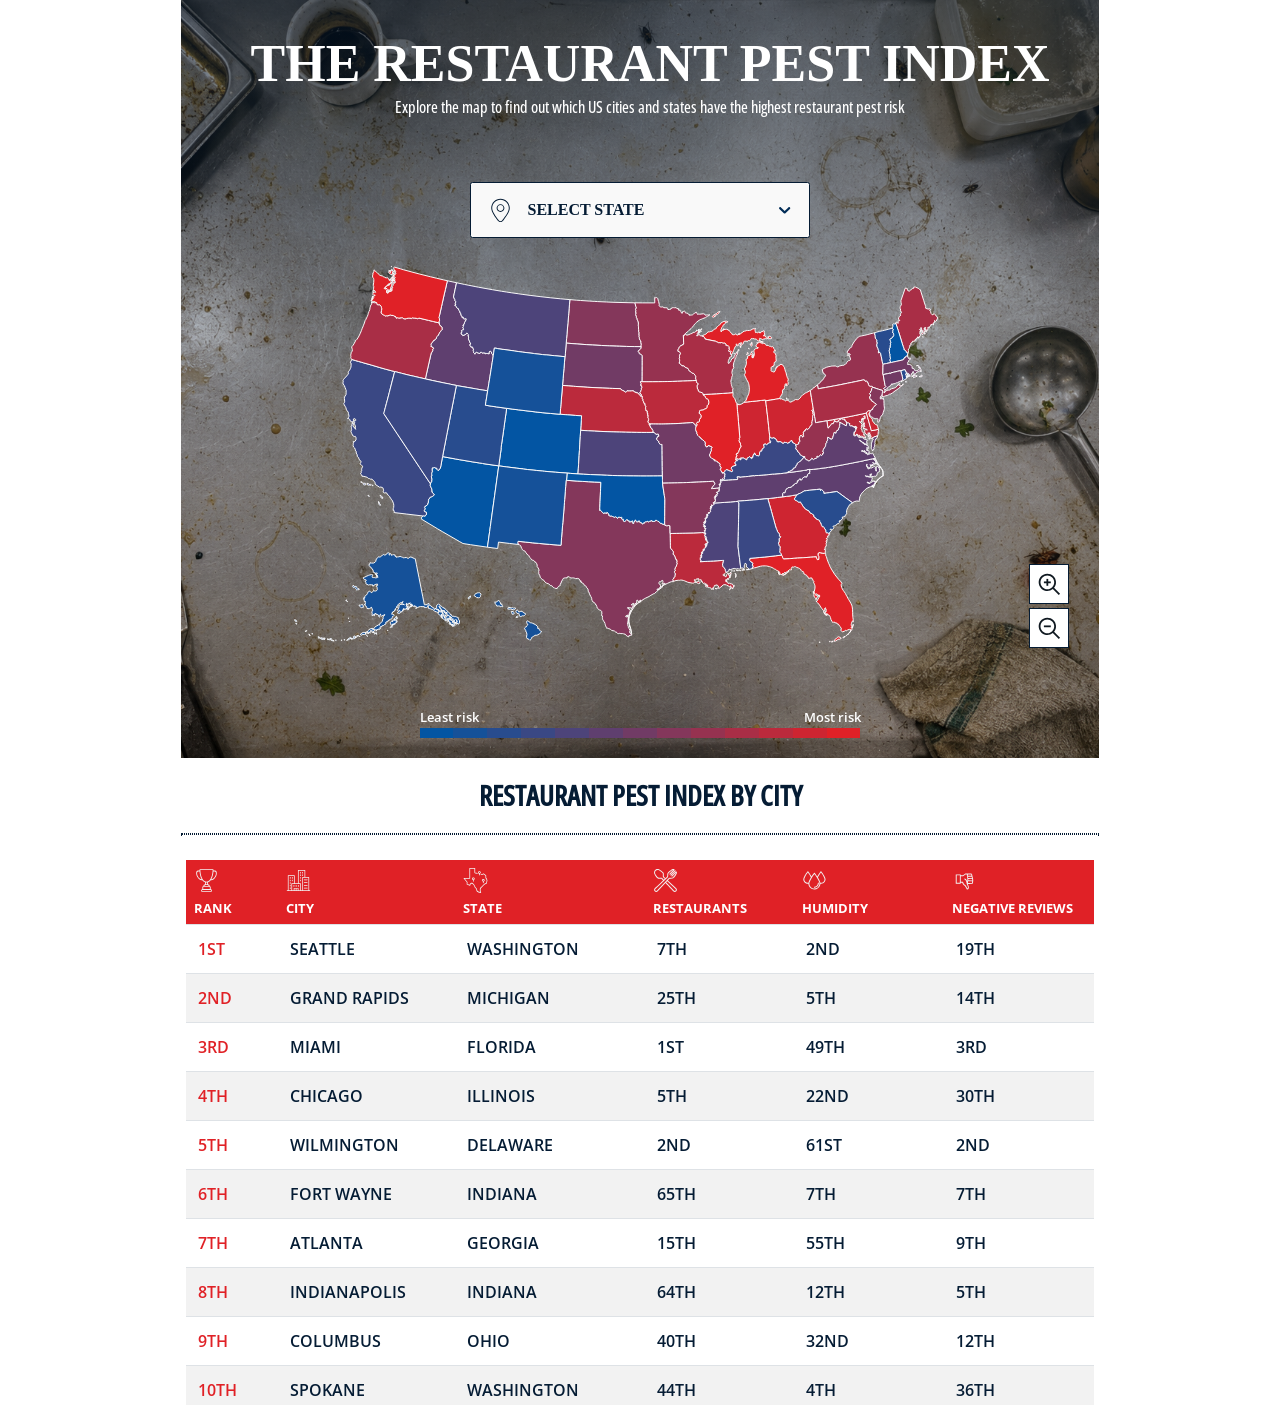
==== map-version/index.html @ 30d08ea8 "creat new folder for map version" ====
<!DOCTYPE html>
<html lang="en">

<head>
  <meta charset="UTF-8">
  <meta http-equiv="X-UA-Compatible" content="IE=edge">
  <meta name="viewport" content="width=device-width, initial-scale=1.0">
  <title>The Restaurant Pest Index</title>

  <link rel="preconnect" href="https://fonts.googleapis.com" />
  <link rel="preconnect" href="https://fonts.gstatic.com" crossorigin />
  <link href="https://fonts.googleapis.com/css2?family=Open+Sans:wght@300;400;500;600;700;800&display=swap"
    rel="stylesheet" />

  <link rel="preconnect" href="https://fonts.googleapis.com">
  <link rel="preconnect" href="https://fonts.gstatic.com" crossorigin>
  <link href="https://fonts.googleapis.com/css2?family=Open+Sans:ital,wght@0,300..800;1,300..800&display=swap"
    rel="stylesheet">

  <link rel="stylesheet" href="./libs/css/tippy.min.css" />
  <link rel="stylesheet" href="./libs/css/swiper-bundle.min.css" />
  <link rel="stylesheet" href="./libs/css/choices.min.css" />
  <link rel="stylesheet" href="./libs/css/bootstrap.min.css" />
  <link rel="stylesheet" href="./styles/main.css" />
</head>

<body>
  <div class="container" id="root">
    <main>
      <div class="tab-content">

        <!-- OVERALL -->
        <div class="tab-pane fade show active overall-content" id="overall_content" role="tabpanel"
          aria-labelledby="overall-tab">
          <div class="hero-section">
            <header>
              <div class="titles">
                <h1 class="main-title">The Restaurant Pest Index</h1>
                <p class="sub-title">Explore the map to find out which US cities and states have the highest restaurant pest
                  risk</p>
              </div>
            </header>

            <div class="map-content">
              <div class="dropdown">
                <select id="categories_select"></select>
              </div>
              <div class="overall-map">
                <div id="overall_map"></div>
                <div class="btn-zooms">
                  <div class="mb-1">
                    <button class="btn btn-rect" id="zoom_in">
                      <img src="./images/zoom-in.svg">
                    </button>
                  </div>

                  <div>
                    <button class="btn btn-rect" id="zoom_out">
                      <img src="./images/zoom-out.svg">
                    </button>
                  </div>
                </div>
              </div>
            </div>

            <div class="score-div">
              <div class="score-text">Least risk</div>
              <div class="score-text">Most risk</div>
            </div>
            <div class="rank-line">
              <div class="rank-box first-rect"></div>
              <div class="rank-box second-rect"></div>
              <div class="rank-box third-rect"></div>
              <div class="rank-box fourth-rect"></div>
              <div class="rank-box fifth-rect"></div>
              <div class="rank-box sixth-rect"></div>
              <div class="rank-box seventh-rect"></div>
              <div class="rank-box eighth-rect"></div>
              <div class="rank-box ninth-rect"></div>
              <div class="rank-box tenth-rect"></div>
              <div class="rank-box eleventh-rect"></div>
              <div class="rank-box twelfth-rect"></div>
              <div class="rank-box thirteenth-rect"></div>
            </div>
          </div>

          <div class="table-title"></div>
          <div class="wrap-line"></div>


          <div class="table-box">
            <div class="table-content">
              <div class="table" id="table">


              </div>
            </div>

          </div>

        </div>

        <!-- STATES -->

        <div class="tab-pane fade state-content" id="state_content" role="tabpanel" aria-labelledby="state-tab">
          <div class="row m-0 state-content-row">
            <div class="col-12 col-sm-6 p-0">
              <div class="left-column">


                <div class="states-map">
                  <div id="state_map"></div>
                  <div id="state_map_legend"></div>
                </div>
              </div>
            </div>

            <div class="col-12 col-sm-6 p-0">
              <div class="right-column">
              </div>
            </div>
          </div>

          <footer>
            <img src="./images/excel-logo.svg" />
          </footer>
        </div>
      </div>
    </main>
  </div>
  <script src="./libs/js/jquery.js"></script>
  <script src="./libs/js/bootstrap.min.js"></script>
  <script src="./libs/js/popper.min.js"></script>
  <script src="./libs/js/tippy.min.js"></script>
  <script src="./libs/js/swiper-bundle.min.js"></script>
  <script src="./libs/js/d3.v7.min.js"></script>
  <script src="./libs/js/topojson-client.min.js"></script>
  <script src="./libs/js/choices.min.js"></script>
  <script src="./scripts/utils.js"></script>
  <script src="./scripts/us-map.js"></script>
  <script src="./scripts/main.js"></script>
</body>

</html>
---- map-version/libs/css/tippy.min.css ----
.tippy-box[data-theme~=light]{color:#26323d;box-shadow:0 0 20px 4px rgba(154,161,177,.15),0 4px 80px -8px rgba(36,40,47,.25),0 4px 4px -2px rgba(91,94,105,.15);background-color:#fff}.tippy-box[data-theme~=light][data-placement^=top]>.tippy-arrow:before{border-top-color:#fff}.tippy-box[data-theme~=light][data-placement^=bottom]>.tippy-arrow:before{border-bottom-color:#fff}.tippy-box[data-theme~=light][data-placement^=left]>.tippy-arrow:before{border-left-color:#fff}.tippy-box[data-theme~=light][data-placement^=right]>.tippy-arrow:before{border-right-color:#fff}.tippy-box[data-theme~=light]>.tippy-backdrop{background-color:#fff}.tippy-box[data-theme~=light]>.tippy-svg-arrow{fill:#fff}
---- map-version/libs/css/choices.min.css ----
.choices {
  position: relative;
  margin-bottom: 24px;
  font-size: 16px
}

.choices:focus {
  outline: 0
}

.choices:last-child {
  margin-bottom: 0
}

.choices.is-disabled .choices__inner,
.choices.is-disabled .choices__input {
  background-color: #eaeaea;
  cursor: not-allowed;
  -webkit-user-select: none;
  -ms-user-select: none;
  user-select: none
}

.choices.is-disabled .choices__item {
  cursor: not-allowed
}

.choices [hidden] {
  display: none !important
}

.choices[data-type*=select-one] {
  cursor: pointer
}

.choices[data-type*=select-one] .choices__inner {
  padding-bottom: 7.5px
}

.choices[data-type*=select-one] .choices__input {
  display: block;
  width: 100%;
  padding: 10px;
  border-bottom: 1px solid #ddd;
  background-color: #fff;
  margin: 0
}

.choices[data-type*=select-one] .choices__button {
  background-image: url([data-uri]);
  padding: 0;
  background-size: 8px;
  position: absolute;
  top: 50%;
  right: 0;
  margin-top: -10px;
  margin-right: 25px;
  height: 20px;
  width: 20px;
  border-radius: 10em;
  opacity: .5
}

.choices[data-type*=select-one] .choices__button:focus,
.choices[data-type*=select-one] .choices__button:hover {
  opacity: 1
}

.choices[data-type*=select-one] .choices__button:focus {
  box-shadow: 0 0 0 2px #00bcd4
}

.choices[data-type*=select-one] .choices__item[data-value=''] .choices__button {
  display: none
}

.choices[data-type*=select-one]:after {
  content: '';
  height: 0;
  width: 0;
  border-style: solid;
  border-color: #333 transparent transparent;
  border-width: 5px;
  position: absolute;
  right: 11.5px;
  top: 50%;
  margin-top: -2.5px;
  pointer-events: none
}

.choices[data-type*=select-one].is-open:after {
  border-color: transparent transparent #333;
  margin-top: -7.5px
}

.choices[data-type*=select-one][dir=rtl]:after {
  left: 11.5px;
  right: auto
}

.choices[data-type*=select-one][dir=rtl] .choices__button {
  right: auto;
  left: 0;
  margin-left: 25px;
  margin-right: 0
}

.choices[data-type*=select-multiple] .choices__inner,
.choices[data-type*=text] .choices__inner {
  cursor: text
}

.choices[data-type*=select-multiple] .choices__button,
.choices[data-type*=text] .choices__button {
  position: relative;
  display: inline-block;
  margin: 0 -4px 0 8px;
  padding-left: 16px;
  border-left: 1px solid #008fa1;
  background-image: url([data-uri]);
  background-size: 8px;
  width: 8px;
  line-height: 1;
  opacity: .75;
  border-radius: 0
}

.choices[data-type*=select-multiple] .choices__button:focus,
.choices[data-type*=select-multiple] .choices__button:hover,
.choices[data-type*=text] .choices__button:focus,
.choices[data-type*=text] .choices__button:hover {
  opacity: 1
}

.choices__inner {
  display: inline-block;
  vertical-align: top;
  width: 100%;
  background-color: #f9f9f9;
  padding: 7.5px 7.5px 3.75px;
  border: 1px solid #ddd;
  border-radius: 2.5px;
  font-size: 14px;
  min-height: 44px;
  overflow: hidden
}

.is-focused .choices__inner,
.is-open .choices__inner {
  border-color: #b7b7b7
}

.is-open .choices__inner {
  border-radius: 2.5px 2.5px 0 0
}

.is-flipped.is-open .choices__inner {
  border-radius: 0 0 2.5px 2.5px
}

.choices__list {
  margin: 0;
  padding-left: 0;
  list-style: none
}

.choices__list--single {
  display: inline-block;
  padding: 4px 16px 4px 4px;
  width: 100%
}

[dir=rtl] .choices__list--single {
  padding-right: 4px;
  padding-left: 16px
}

.choices__list--single .choices__item {
  width: 100%
}

.choices__list--multiple {
  display: inline
}

.choices__list--multiple .choices__item {
  display: inline-block;
  vertical-align: middle;
  border-radius: 20px;
  padding: 4px 10px;
  font-size: 12px;
  font-weight: 500;
  margin-right: 3.75px;
  margin-bottom: 3.75px;
  background-color: #00bcd4;
  border: 1px solid #00a5bb;
  color: #fff;
  word-break: break-all;
  box-sizing: border-box
}

.choices__list--multiple .choices__item[data-deletable] {
  padding-right: 5px
}

[dir=rtl] .choices__list--multiple .choices__item {
  margin-right: 0;
  margin-left: 3.75px
}

.choices__list--multiple .choices__item.is-highlighted {
  background-color: #00a5bb;
  border: 1px solid #008fa1
}

.is-disabled .choices__list--multiple .choices__item {
  background-color: #aaa;
  border: 1px solid #919191
}

.choices__list--dropdown {
  visibility: hidden;
  z-index: 1;
  position: absolute;
  width: 100%;
  background-color: #fff;
  border: 1px solid #ddd;
  top: 100%;
  margin-top: -1px;
  border-bottom-left-radius: 2.5px;
  border-bottom-right-radius: 2.5px;
  overflow: hidden;
  word-break: break-all;
  will-change: visibility
}

.choices__list--dropdown.is-active {
  visibility: visible
}

.is-open .choices__list--dropdown {
  border-color: #b7b7b7
}

.is-flipped .choices__list--dropdown {
  top: auto;
  bottom: 100%;
  margin-top: 0;
  margin-bottom: -1px;
  border-radius: .25rem .25rem 0 0
}

.choices__list--dropdown .choices__list {
  position: relative;
  max-height: 300px;
  overflow: auto;
  -webkit-overflow-scrolling: touch;
  will-change: scroll-position
}

.choices__list--dropdown .choices__item {
  position: relative;
  padding: 10px;
  font-size: 14px
}

[dir=rtl] .choices__list--dropdown .choices__item {
  text-align: right
}

@media (min-width:640px) {
  .choices__list--dropdown .choices__item--selectable {
    padding-right: 100px
  }

  .choices__list--dropdown .choices__item--selectable:after {
    content: attr(data-select-text);
    font-size: 12px;
    opacity: 0;
    position: absolute;
    right: 10px;
    top: 50%;
    transform: translateY(-50%)
  }

  [dir=rtl] .choices__list--dropdown .choices__item--selectable {
    text-align: right;
    padding-left: 100px;
    padding-right: 10px
  }

  [dir=rtl] .choices__list--dropdown .choices__item--selectable:after {
    right: auto;
    left: 10px
  }
}

.choices__list--dropdown .choices__item--selectable.is-highlighted {
  background-color: #f2f2f2
}

.choices__list--dropdown .choices__item--selectable.is-highlighted:after {
  opacity: .5
}

.choices__item {
  cursor: default
}

.choices__item--selectable {
  cursor: pointer
}

.choices__item--disabled {
  cursor: not-allowed;
  -webkit-user-select: none;
  -ms-user-select: none;
  user-select: none;
  opacity: .5
}

.choices__heading {
  font-weight: 600;
  font-size: 12px;
  padding: 10px;
  border-bottom: 1px solid #f7f7f7;
  color: gray
}

.choices__button {
  text-indent: -9999px;
  -webkit-appearance: none;
  -moz-appearance: none;
  appearance: none;
  border: 0;
  background-color: transparent;
  background-repeat: no-repeat;
  background-position: center;
  cursor: pointer
}

.choices__button:focus,
.choices__input:focus {
  outline: 0
}

.choices__input {
  display: inline-block;
  vertical-align: baseline;
  background-color: #f9f9f9;
  font-size: 14px;
  margin-bottom: 5px;
  border: 0;
  border-radius: 0;
  max-width: 100%;
  padding: 4px 0 4px 2px
}

[dir=rtl] .choices__input {
  padding-right: 2px;
  padding-left: 0
}

.choices__placeholder {
  opacity: .5
}
---- map-version/styles/main.css ----
:root {
  --dark-blue: #051C34;
  --blue: #012C57;
  --red: #E02126;
  --light-grey: #F2F2F2;
  --padding-desktop: 40px;
  --padding-mobile: 20px;

  --current-main-color: #0355A3;
  --current-main-color-state: #0355A3;
  --current-secondary-color-state: #E6EEF6;
  --swiper-navigation-size: 14px;
  --swiper-navigation-color: #ffffff;
  --swiper-pagination-color: #ffffff;
  --swiper-pagination-bullet-inactive-color: #E7E7E7;
  --swiper-pagination-bullet-inactive-opacity: 1;
}

@font-face {
  font-family: 'Open Sans Condensed';
  src: url(./fonts/OpenSans_Condensed-Medium.ttf);
}

@font-face {
  font-family: 'Open Sans Condensed bold';
  src: url(./fonts/OpenSans_Condensed-bold.ttf);
}

.text-bold {
  font-weight: 700;
  font-size: 16px;
  line-height: 22px;
  color: var(--blue)
}


html,
body {
  font-family: "Open Sans Condensed", sans-serif;
}


/* Tooltip */
.tippy-box {
  background: transparent !important;
  padding: 0;
  box-shadow: 0px 8px 15px rgba(0, 0, 0, 0.2);
}

.tippy-content {
  padding: 0px !important;
  box-shadow: none !important;
  background: transparent;
}

.tippy-box .tooltip-content {
  background-color: white;
  border: 2px solid black;
  padding: 5px;
}

.tippy-box .name-and-rank {
  font-family: Open Sans Condensed;
  font-size: 18px;
  font-weight: 700;
  line-height: 26px;
  text-align: left;
  display: flex;
  align-items: center;
  justify-content: center;
  gap: 10px;
  color: var(--red);
}

.tippy-box .search-rank {
  font-family: Open Sans Condensed;
  font-size: 12px;
  font-weight: 400;
  color: var(--dark-blue);
  line-height: 18px;
  text-align: left;
  /* margin-top: 4px; */
  padding-top: 4px;
}

.tippy-box .peak-month {
  font-family: Open Sans Condensed;
  font-size: 12px;
  font-weight: 400;
  color: var(--dark-blue);
  line-height: 18px;
  text-align: left;
  padding-top: 4px;
}

.tippy-box .tooltip-content {
  text-transform: uppercase;
}


.tippy-box .states-tooltip {
  background-color: white;
  padding: 4px 10px;
  white-space: nowrap;
}

.tippy-box .name-and-rank .name {
  font-weight: 700;
  text-transform: uppercase;
}

.tippy-box .name-and-rank .rank-value {
  font-weight: 400;
}

.map-tooltip {
  display: flex;
}

.map-tooltip .btn {
  height: 60px;
  max-height: auto;
}

.map-tooltip .btn-wrap:first-of-type .btn {
  border-radius: 4px 0px 0px 4px;
}

.map-tooltip .btn-wrap:last-of-type .btn {
  border-radius: 0px 4px 4px 0px;
}

.tooltip-arrow-btn svg {
  pointer-events: none;
}


/* Layout */
.container {
  padding: 0px;
  max-width: 918px;
}

.left-column {
  padding: 24px 20px 0px 20px;
}

.overall-content footer {
  background-color: var(--dark-blue);
  text-align: center;
  padding: 12px;
}

.state-content {
  position: relative;
}

.state-content-row {
  background: linear-gradient(180deg, #E3F0FD 0%, rgba(227, 240, 253, 0) 100%);
}

.state-content footer {
  background-color: var(--dark-blue);
  padding: 150px 40px 20px 40px;
  position: absolute;
  bottom: -1px;
  left: 0px;
  z-index: 0;
  width: 100%;
  text-align: center;
}

.hero-section {
  position: relative;
  background: linear-gradient(180deg, rgba(5, 28, 52, 0.5) 0%, rgba(5, 28, 52, 0) 100%),
    url("../images/background.png") center / cover no-repeat;
}

.hero-section>* {
  position: relative;
  z-index: 1;
}

.hero-section header {
  background-color: transparent;
}

header {
  background-color: var(--dark-blue);
}

header .titles {
  padding: var(--padding-mobile);
  color: #fff;
  text-align: center;
  padding: 40px 20px 20px 40px;

}

.main-title {
  font-family: DIN Condensed;
  font-size: 52px;
  font-weight: 700;
  line-height: 48px;
  text-align: center;
  text-transform: uppercase;
}

.sub-title {
  margin-top: 10px;
  font-weight: 400;
  font-size: 16px;
  line-height: 18px;
}

.nav-link {
  width: 100%;
  border: none;
  background-color: transparent;
  border-radius: 0px !important;
  font-weight: 600;
  border-bottom: 4px solid #aaafc7;
  font-weight: 600;
  font-size: 16px;
  line-height: 22px;
  padding: 12px 1rem;
  color: #fff;
}

.nav-link:focus {
  outline: none;
}

.nav-link:hover {
  color: #fff;
}

.nav-link.active {
  border-bottom: 4px solid #e34053;
  background-color: transparent !important;
}

/* Category slider */
.categories-slider {
  padding: 20px 20px;
}

.category-slide {
  height: 52px;
  width: calc(100vw - 44px * 2 - 20px * 2);
  background-color: #fff;
  opacity: 0.4;
  color: var(--blue);
  text-align: left;
  display: flex;
  align-items: center;
  border-radius: 0px;
}

.category-slide .category-label {
  color: var(--blue);
  font-weight: 700;
  font-size: 13px;
  line-height: 18px;
  margin-left: 8px;
}

.category-slide.swiper-slide-active {
  opacity: 1;
}

.category-slide-prev {
  background: var(--dark-blue);
  border: 1.5px solid var(--dark-blue);
  border-radius: 4px 0px 0px 4px;
  height: 52px;
  width: 44px;
  left: 0;
  top: 0;
  margin-top: 0px;
}

.category-slide-next {
  background: var(--dark-blue);
  border: 1.5px solid var(--dark-blue);
  border-radius: 0px 4px 4px 0px;
  right: 0;
  top: 0;
  height: 52px;
  width: 44px;
  margin-top: 0px;
}

/* End of category slider */

/* overall map */
/* 
.state.highlighted {
  fill: #051C34;
} */

.overall-map {
  padding: 0px;
  position: relative;
}

.legend .legend-rect {
  width: 100%;
  border-radius: 4px;
  height: 16px;
  margin-bottom: 8px;
}

.legend .legend-labels {
  display: flex;
  width: 100%;
  align-items: center;
  justify-content: space-between;
  font-weight: 600;
  font-size: 13.33px;
  line-height: 15px;
  color: #192435;
}

.overall-map .legend {
  width: 100%;
  margin: 0 auto;
}

/* rank div */
.score-div {
  display: flex;
  margin: 0 auto;
  /* max-width: 350px; */
  bottom: 20px;
  justify-content: space-between;
}

.score-text {
  font-size: 13px;
  font-weight: 600;
  text-align: left;
  font-family: 'Open Sans';
  color: #fff
}

.rank-line {
  margin: 0 auto;
  margin-bottom: 20px;
  display: flex;
  max-width: 461px;
  bottom: 20px;
}

.rank-value {
  color: #E02126
}

.rank-box {
  width: 25%;
  height: 10px !important
}

.first-rect {
  background-color: #0355A3;
}

.second-rect {
  background-color: #155199;
}

.third-rect {
  background-color: #284C8E;
}

.fourth-rect {
  background-color: #3A4884
}

.fifth-rect {
  background-color: #4D447A;
}

.sixth-rect {
  background-color: #5F3F6F;
}

.seventh-rect {
  background-color: #713B65;
}

.eighth-rect {
  background-color: #84375B;
}

.ninth-rect {
  background-color: #963250;
}

.tenth-rect {
  background-color: #A92E46;
}

.eleventh-rect {
  background-color: #BB2A3C;
}

.twelfth-rect {
  background-color: #CE2531;
}

.thirteenth-rect {
  background-color: #E02127;
}


/* End of overall map */


/* States map */

.states-map {
  display: none;
}

/* End of states map */

/* Start of table */

.table-div {
  padding: 5px;
  font-family: 'Open Sans Condensed' !important
}

.table-box {
  background-color: #ffffff;
  width: 100%;
  margin: 0 auto;
  text-transform: uppercase;
  height: 550px;
  overflow-y: auto;
}

.table-row {
  display: flex;
  align-items: center;
  height: 35px;
  font-family: "Open Sans", sans-serif;
  border-bottom: 0.5px solid #C4C4C4;
  width: 100%;
  padding: 0px 6px;
  cursor: pointer;
}

.table-body-row {
  font-family: "Open Sans";
  font-size: 16px;
  font-weight: 600;
  text-align: left;
  color: #051C34
}

.table-body-row td {
  font-family: "Open Sans" sans-serif;
}

.table-icon {
  width: 25px;
  height: 25px;
  color: #fff !important
}

.table-cell {
  font-family: "Open Sans", sans-serif;
  text-transform: uppercase
}

.header-box {
  font-family: 'Open Sans', sans-serif;
  font-size: 16px;
  font-weight: 700;
  line-height: 16px;
  text-align: left;
}

.header-label {
  margin-top: 7px;
  font-family: 'Open Sans';
  font-size: 13px;
  font-weight: 700;
  text-align: left;
}

.table-label {
  margin-top: 2px;
  font-family: "Open Sans", sans-serif;
  font-size: 16px;
  font-weight: 700;
  line-height: 40px;
  text-align: left;
  color: #0255A3;
  text-transform: uppercase
}

.table-header-row th {
  border-top: none !important;
  background-color: var(--red);
  color: #fff !important;
  font-size: 16px !important;
}

tr td:first-child {
  color: #E02126;
}

.table th {
  padding: 0.50rem !important
}

.table-row:not([data-value="overall"]):hover .rank {
  font-weight: 800;
}

.table-row:not([data-value="overall"]):hover .name {
  font-weight: 800;
}

.table-content {
  padding: 5px;
  font-family: "Open Sans", sans-serif;
  overflow-x: auto;
  max-width: 500px
}

/* End of table */


.map-content {
  padding: 10px 10px 20px 10px;
  background-color: transparent;
}

.hero-section .score-div,
.hero-section .rank-line {
  padding: 0 10px;
}

/* Dropdown */

.dropdown {
  width: 340px;
  margin: 20px auto;
  z-index: 999;
}


.choice-label {
  display: flex;
  align-items: center;
  gap: 10px;
  font-family: 'Open Sans Condensed bold', 'San-serif'
}

.choices__inner {
  font-family: 'Open Sans Condensed', 'San-serif';
  text-transform: uppercase;
  height: 56px;
  border: 1.5px solid #051C34;
  color: var(--dark-blue);
  font-style: normal;
  font-weight: 700;
  font-size: 16px;
  line-height: 20px;
}

.choices__list--single {
  height: 100%;
  display: flex;
  align-items: center;
  padding-right: 24px;
}

.choices__list--single .choices__item {
  max-width: 100%;
  white-space: nowrap;
  overflow: hidden;
  text-overflow: ellipsis;
  text-transform: uppercase;
}

.is-open .choices__inner,
.is-focused .choices__inner {
  border: 1.5px solid var(--dark-blue);
}

.choices[data-type*="select-one"]:after {
  border-color: transparent;
  border-width: 0px;
  margin-top: 0px;
  background-image: url("../images/arrow.svg");
  background-repeat: no-repeat;
  background-size: 12px 7px;
  background-position: center;
  right: 0px;
  top: 0px;
  width: 50px;
  text-transform: uppercase;
  height: 100%;
  transform-origin: center;
}


.choices.is-open.is-focused:after {
  border-color: transparent;
  transform: rotate(180deg);
  margin-top: 0px;
}


.choices__list--dropdown {
  margin-top: 0px;
  border: 2px solid var(--dark-blue) !important;
}

.choices__list--dropdown .choices__item {
  font-weight: 600;
  font-size: 16px;
  line-height: 22px;
  text-transform: uppercase;
  padding-left: 40px;
}

.choices__list--dropdown .choices__item[data-value=''] {
  display: none;
}

.choices__list--dropdown .choices__item[data-value='Select State'] {
  display: none;
}

.choices__list--dropdown .choices__item.is-selected {
  background-color: var(--red);
  color: #ffffff;
}


.choices__list--single .choices__item:before {
  content: "";
  background-color: var(--overall);
  width: 40px;
  height: 40px;
  position: absolute;
  left: 8px;
  top: 8px;
}

.choices__list .choices__item--choice:before {
  content: "";
  background-repeat: no-repeat;
  background-size: 40px 40px;
  background-position: center;
  width: 40px;
  height: 40px;
  position: absolute;
  left: 8px;
  top: 8px;
}

/* buttons */
.btn-zooms {
  position: absolute;
  right: 20px;
  bottom: 60px;
}

.btn.focus,
.btn:focus {
  outline: none !important;
  box-shadow: none !important
}

.btn-rect {
  border: 1px solid #051C34;
  background: #FFF;
  border-radius: 0 !important;
  width: 40px;
  height: 40px;
  padding: 6px;
  display: flex;
  align-items: center;
  justify-content: center;
  pointer-events: all;
}

.wrap-line {
  border: 1px dotted #051C34;
  margin-bottom: 20px;
}

.table-title {
  text-transform: uppercase;
  margin-top: 30px;
  font-family: 'Open Sans Condensed';
  font-size: 28px;
  font-weight: 700 !important;
  line-height: 35px;
  text-align: center;
  margin: 20px 0px;
  color: var(--dark-blue)
}

.is-highlighted,
.is-selected {
  background-color: var(--red) !important;
  color: #fff
}

.choices__list .choices__item--choice:hover {
  background-color: var(--red)
}

/* Choices  */

@media (min-width: 576px) {
  .container {
    padding: 0px;
    width: 100%
  }

  .overall-map {
    position: relative;
  }

  .table-row:nth-child(n + 6) {
    margin-left: 20px;
  }

  .table-body-row:nth-child(2n + 1) {
    background-color: var(--light-grey)
  }


  .table th {
    padding: 0.50rem !important
  }

  .table-content {
    padding: 5px;
    font-family: "Open Sans", sans-serif;
    max-width: 100%
  }

  .table-box {
    background-color: #ffffff;
    width: 100% !important;
    margin: 0 auto;
    text-transform: uppercase;
    height: 550px;
    overflow-y: auto;
  }

  .table-div {
    padding: 10px 40px 40px 40px;
    background-color: #F2F2F2;
  }

  .table-row:nth-child(5),
  .table-row:nth-child(10) {
    border-bottom: none;
  }

  .overall-map .legend {
    width: 50%;
    margin: 0 auto;
  }

  .states-map {
    padding-top: 20px;
    display: block;
  }

  .left-column {
    padding: 30px 0px 30px 30px;
  }

  .states-slider .swiper-slide-prev {
    opacity: 0;
  }

  .state-content-row {
    background: linear-gradient(180deg, #E3F0FD 0%, rgba(227, 240, 253, 0) 20%, rgba(227, 240, 253, 0) 100%);
  }

  .state-content footer {
    padding: 110px 40px 24px 40px;
    text-align: left;
  }

  .states-slider .swiper {
    padding: 30px 0px 5px 0px;
  }

  .rank-line {
    margin: 0 auto;
    margin-bottom: 20px;
    display: flex;
    max-width: 461px;
  }

  .score-div {
    display: flex;
    margin: 0 auto;
    max-width: 461px;
    justify-content: space-between;
  }
}

.city-circle:focus {
  outline: none;
}
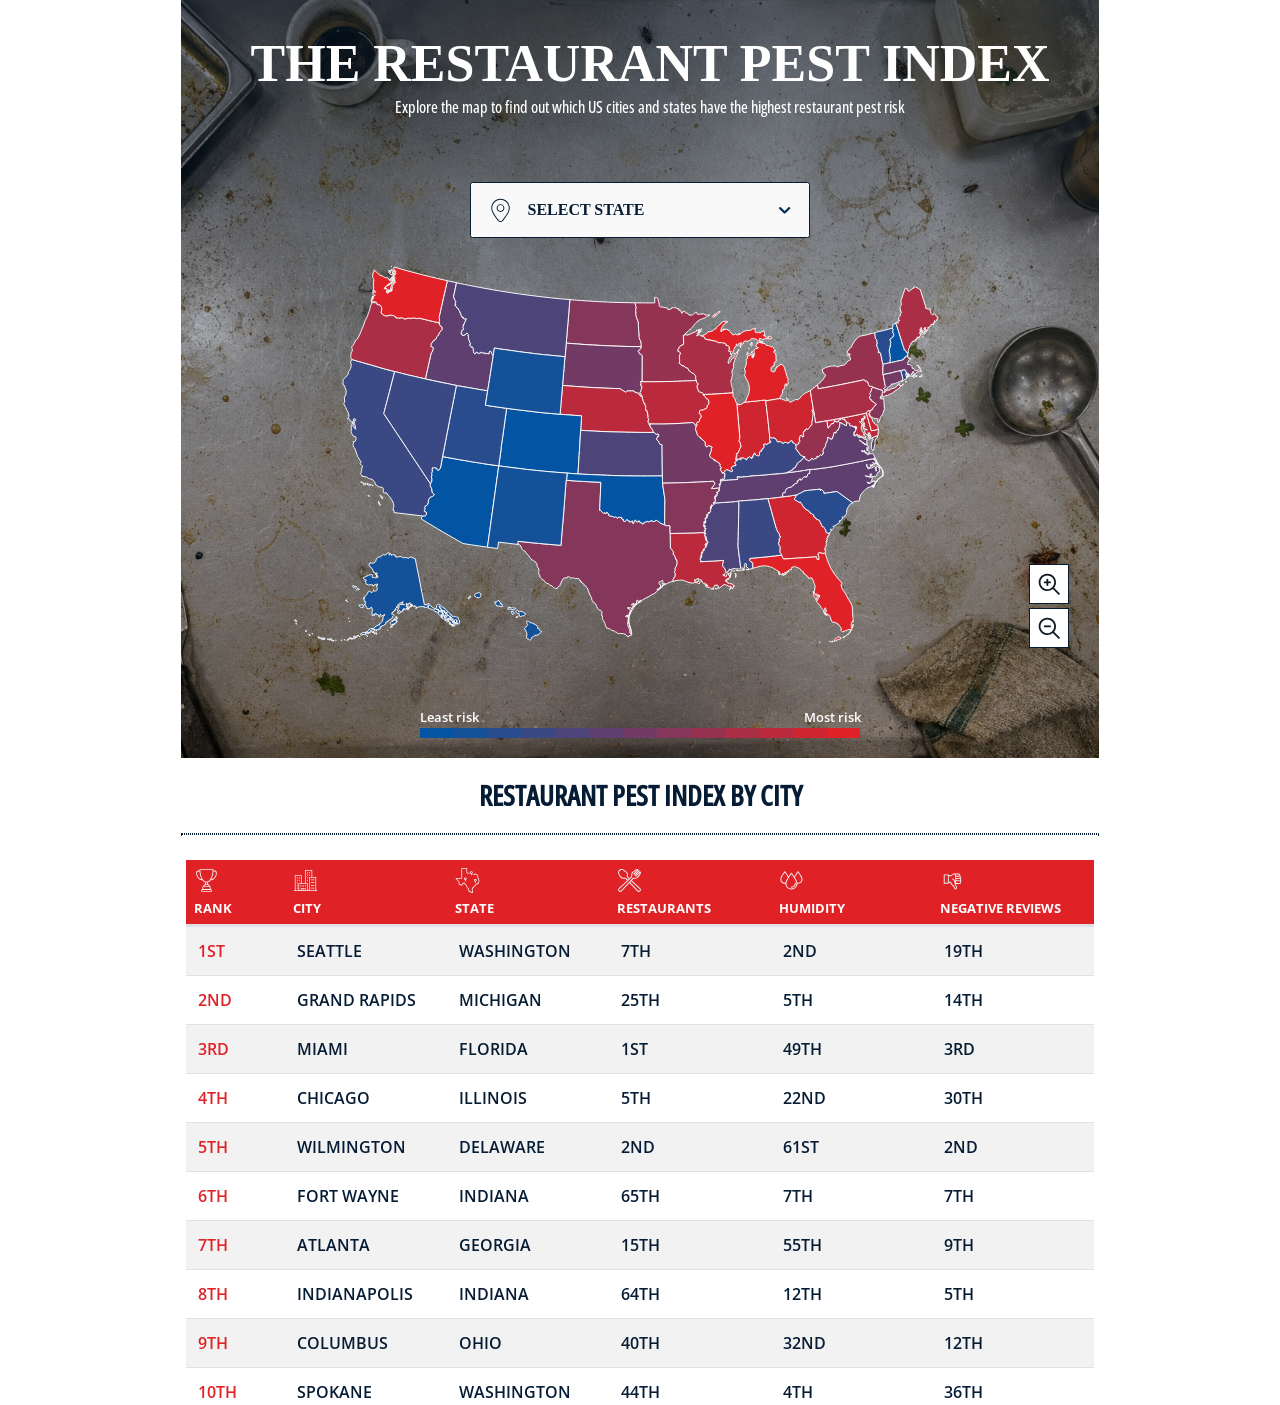
==== commit 9a110f66: "added static table header" ====
--- a/map-version/index.html
+++ b/map-version/index.html
@@ -90,9 +90,11 @@
 
           <div class="table-box">
             <div class="table-content">
-              <div class="table" id="table">
-
-
+              <div class="table-header-scroll">
+                <table class="table" id="table-header"></table>
+              </div>
+              <div class="table-body-scroll">
+                <table class="table" id="table-body"></table>
               </div>
             </div>
 
--- a/map-version/styles/main.css
+++ b/map-version/styles/main.css
@@ -438,7 +438,9 @@
   margin: 0 auto;
   text-transform: uppercase;
   height: 550px;
-  overflow-y: auto;
+  display: flex;
+  flex-direction: column;
+  overflow: hidden;
 }
 
 .table-row {
@@ -502,6 +504,15 @@
   text-transform: uppercase
 }
 
+#table-header,
+#table-body {
+  width: 100%;
+  table-layout: fixed;
+  border-collapse: separate;
+  border-spacing: 0;
+  margin-bottom: 0;
+}
+
 .table-header-row th {
   border-top: none !important;
   background-color: var(--red);
@@ -526,14 +537,44 @@
 }
 
 .table-content {
+  display: flex;
+  flex-direction: column;
+  flex: 1;
+  min-height: 0;
+  width: 100%;
   padding: 5px;
   font-family: "Open Sans", sans-serif;
-  overflow-x: auto;
-  max-width: 500px
+}
+
+.table-header-scroll {
+  flex-shrink: 0;
+  overflow: hidden;
+}
+
+.table-body-scroll {
+  flex: 1;
+  min-height: 0;
+  overflow: auto;
+  -webkit-overflow-scrolling: touch;
 }
 
 /* End of table */
 
+@media (max-width: 575px) {
+  .table-box {
+    height: min(550px, calc(100dvh - 220px));
+    max-height: calc(100dvh - 220px);
+  }
+
+  .table-content {
+    max-width: 100%;
+  }
+
+  #table-header,
+  #table-body {
+    min-width: 600px;
+  }
+}
 
 .map-content {
   padding: 10px 10px 20px 10px;
@@ -747,7 +788,7 @@
   .table-content {
     padding: 5px;
     font-family: "Open Sans", sans-serif;
-    max-width: 100%
+    max-width: 100%;
   }
 
   .table-box {
@@ -756,7 +797,9 @@
     margin: 0 auto;
     text-transform: uppercase;
     height: 550px;
-    overflow-y: auto;
+    display: flex;
+    flex-direction: column;
+    overflow: hidden;
   }
 
   .table-div {
